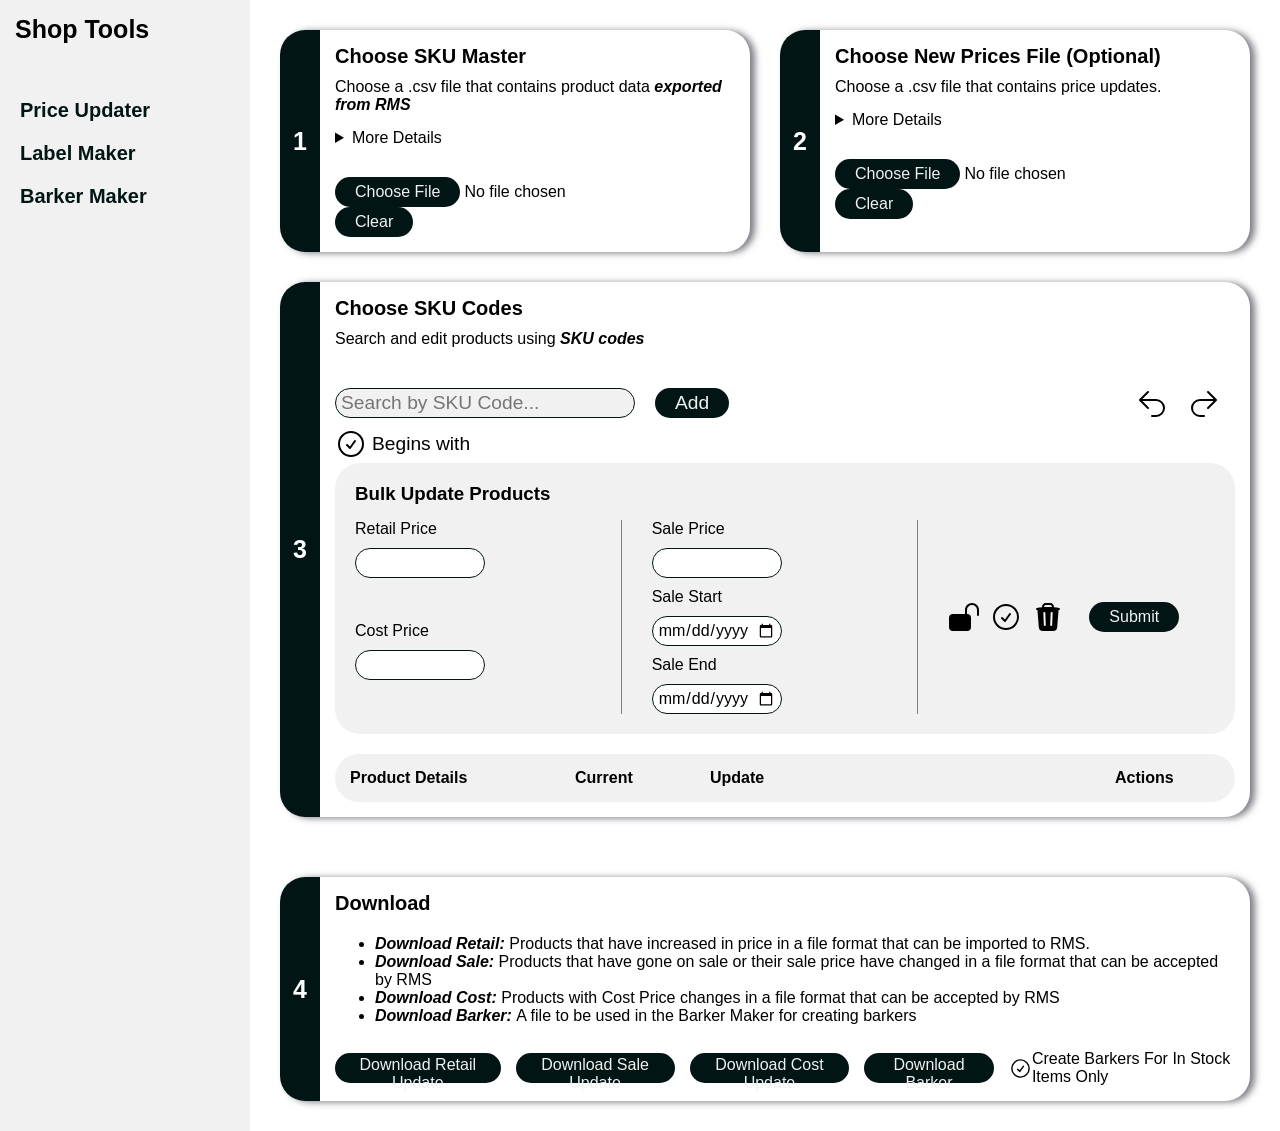
==== index.html @ 14d41815 "restructured directories" ====
<!DOCTYPE html>
<html lang="en">
<head>
    <meta charset="UTF-8">
    <meta name="viewport" content="width=device-width, initial-scale=1.0">
    <title>Price Updater</title>
    <link rel="stylesheet" href="./price-updater/price-updater-styles.css">
    <script src="./price-updater/price-updater-script.js" defer></script>
</head>
<body>

    <div class="sidebar">
        <div class="nav">
            <h1>Shop Tools</h1>
            <ul>
                <li class="activeLink"><a href="#">Price Updater</a></li>
                <li><a>Label Maker</a></li>
                <li><a>Barker Maker</a></li>
            </ul>
        </div>
    </div>
    <div class="csvInputsContainer">
        <div class="modalBackdrop"></div>
        <div class="card rmsMasterCsv">
            <div class="step">1</div>
                <div class="inputContentContainer">
                <div class="textContainer">
                    <h4>Choose SKU Master</h4>
                    <p>Choose a .csv file that contains product data <em>exported from RMS</em></p>
                    <details>
                        <summary>More Details</summary>
                        <p>Demo .csv files can be found here *****LINK GOES HERE*******</p>
                        <p>Anonymised instructions on how to download .csv file:</p>
                        <ol>
                            <li>Navigate to <em>Reports</em></li>
                            <li>Select <em> Button</em></li>
                            <li>Select <em> Button</em></li>
                            <li>Click <em> Button</em></li>
                            <li>Click <em> All</em></li>
                            <li>Click <em> Okay</em></li>
                            <li>Click <em> Export</em></li>
                            <li>Select <em> File</em></li>

                        </ol>
                    </details>
                </div>
                <div class="buttons-container">
                    <input type="file" accept=".csv" class="rmsMasterCsvInput" required>
                    <button class="clearRmsMasterCsv">Clear</button>
                </div>
            </div>
        </div>
        <div class="card newPriceCsv">
            <div class="step">2</div>
            <div class="inputContentContainer">
                <div class="textContainer">
                    <h4>Choose New Prices File (Optional)</h4>
                    <p>Choose a .csv file that contains price updates.</p>
                    <details>
                        <summary>More Details</summary>
                        <p>The file should contain the following columns:</p>
                        <p><em>code, wasPrice, nowPrice, multiBuy</em></p>
                    </details>
                </div>
                <div class="buttons-container">
                    <input type="file" accept=".csv" class="newPriceCsvInput">
                    <button class="clearNewPriceInput">Clear</button>
                </div>
            </div>
        </div>
        <div class="card rmsCodeCsv">
            <div class="step">3</div>
            <div class="inputContentContainer">
                <div class="textContainer">
                    <h4>Choose SKU Codes</h4>
                    <p>Search and edit products using<em> SKU codes</em></p>
                </div>
                <div class="productInputsContainer">
                    <div class="productSearchContainer">
                        <div class="productDropdownContainer">
                            <input type="text" name="productInput" id="productInput" placeholder="Search by SKU Code...">
                            <ul id="productSuggestions"></ul>
                        </div>
                        <div class="beginsWithDiv">
                            <input type="checkbox" name="productPatternMatch" id="productPatternMatch" class="selectCheckBox">
                            <label for="productPatternMatch">Begins with</label>
                        </div>
                    </div>
                    <button id="productInputAddButton">Add</button>
                    <div class="undoRedoContainer">
                        <button id="undoButton" class="iconButton">
                            <img src="./images/undo.svg" alt="undo">
                        </button>
                        <button id="redoButton" class="iconButton">
                            <img src="./images/redo.svg" alt="redo">
                        </button>
                    </div>
                </div>                    
                <div class="productsContainer">
                    <form action="" method="" name="allProductsForm" id="allProductsForm">  
                        <h3>Bulk Update Products</h3>
                        <div class="bulkInputs">
                            <div class="retailCostContainer">
                                <div class="bulkRetailUpdate">
                                    <label for="allSelectedRetailPrice">Retail Price</label>
                                    <input type="text" name="allSelectedRetailPrice" id="allSelectedRetailPrice">
                                </div>
                                <div class="bulkCostUpdate">
                                    <label for="allSelectedCostPrice">Cost Price</label>
                                    <input type="text" name="allSelectedCostPrice" id="allSelectedCostPrice">
                                </div>
                            </div>
                            <div class="bulkSaleUpdate">
                                <div class="bulkSalePrice">
                                    <label for="allSelectedCostPrice">Sale Price</label>
                                    <input type="text" name="allSelectedSalePrice" id="allSelectedSalePrice">
                                </div>
                                <div class="bulkSaleDates">
                                    <div class="bulkSaleDate">
                                        <label for="allProductsSaleStartDateUpdate">Sale Start</label>
                                        <input type="date" name="allProductsSaleStartDateUpdate" id="allProductsSaleStartDateUpdate">
                                    </div>
                                    <div class="bulkSaleDate">
                                        <label for="allProductsSaleEndDateUpdate">Sale End</label>
                                        <input type="date" name="allProductsSaleEndDateUpdate" id="allProductsSaleEndDateUpdate">
                                    </div>
                                </div>
                            </div>
                            <div class="bulkActions">
                                <input type="checkbox" name="lockAllProducts" id="lockAllProducts" class="lockCheckBox">
                                <input type="checkbox" name="selectAllProducts" id="selectAllProducts" class="selectCheckBox">
                                <button id="clearSelected" class="iconButton">
                                    <img src="./images/delete.svg">
                                </button>
                                <input type="submit" name="allProductsSubmit" id="allProductsSubmit">
                            </div>
                        </div>
                    </form>    
                    <div class="productTableContainer">
                        <table id="productTable">
                            <tr>
                                <th>Product Details</th>
                                <th>Current</th>
                                <th>Update</th>
                                <th>Actions</th>
                            </tr>
                            <tbody id="productTableBody"></tbody>
                        </table>
                    </div>
                </div>
            </div>
        </div>
        <div class="card outputButtons">
            <div class="step">4</div>
            <div class="inputContentContainer">
                <div class="textContainer">
                    <h4>Download</h4>
                    <ul>
                        <li><em>Download Retail: </em>Products that have increased in price in a file format that can be imported to RMS.</li>
                        <li><em>Download Sale: </em>Products that have gone on sale or their sale price have changed in a file format that can be accepted by RMS</li>
                        <li><em>Download Cost: </em>Products with Cost Price changes in a file format that can be accepted by RMS</li>
                        <li><em>Download Barker: </em>A file to be used in the Barker Maker for creating barkers</li>
                    </ul>
                </div>
                <div class="downloadButtonsContainer">
                    <button class="downloadRetail">Download Retail Update</button>
                    <button class="downloadSale">Download Sale Update</button>
                    <button class="downloadCost">Download Cost Update</button>
                    <button class="downloadBarker">Download Barker</button>
                    <input type="checkbox" name="inStockOnly" id="inStockOnly" class="selectCheckBox">
                    <label for="inStockOnly">Create Barkers For In Stock Items Only</label>
                </div>
            </div>
        </div>
    </div>
</body>
</html>
---- price-updater/price-updater-styles.css ----
/* BEGIN CSS RESET */
/* 1. Use a more-intuitive box-sizing model */
*, *::before, *::after {
  box-sizing: border-box;
}

/* 2. Remove default margin */
*:not(dialog) {
  margin: 0;
}

/* 3. Enable keyword animations */
@media (prefers-reduced-motion: no-preference) {
  html {
    interpolate-size: allow-keywords;
  }
}

body {
  /* 5. Improve text rendering */
  -webkit-font-smoothing: antialiased;
}

/* 6. Improve media defaults */
img, picture, video, canvas, svg {
  display: block;
  max-width: 100%;
}

/* 7. Inherit fonts for form controls */
input, button, textarea, select {
  font: inherit;
}

/* 8. Avoid text overflows */
p, h1, h2, h3, h4, h5, h6 {
  overflow-wrap: break-word;
}

/* 9. Improve line wrapping */
p {
  text-wrap: pretty;
}
h1, h2, h3, h4, h5, h6 {
  text-wrap: balance;
}

/*
  10. Create a root stacking context
*/
#root, #__next {
  isolation: isolate;
}

/* END CSS RESET */

:root {
    --ink-black: #001514;
    --ink-black-hover: #474747;
    --platinum: #f1f1f1;
    --platinum-hover: #dfdfdf;
    --silver: #ffffff;
    --pale-slate: #7D7C84;
}

body {
    margin: 0;
    padding: 0;
    display: grid;
    display: grid;
    grid-template-columns: 250px minmax(0, 1fr);
    font-family: Helvetica, sans-serif;
}

.iconButton {
    background: none;
    border: none;
    padding: 0;
    width: 32px;
    height: 32px;
}

.iconButton:hover {
    background: none;
    border: none;
    padding: 0;
    width: 32px;
    height: 32px;
}

.lockCheckBox, .selectCheckBox {
    appearance: none;
    width: 32px;
    height: 32px;
    background-size: contain;
    background-repeat: no-repeat;
    background-position: center;
    border: none;
}

.lockCheckBox:hover, .selectCheckBox:hover, .iconButton:hover {
    opacity: 0.6;
    cursor: pointer;
}

.selectCheckBox {
    background-image: url("./../images/check-unchecked.svg");
}

.selectCheckBox:checked {
    background-image: url("./../images/check-checked.svg");
}

.lockCheckBox {
    background-image: url("./../images/lock-unlocked.svg");
}

.lockCheckBox:checked {
    background-image: url("./../images/lock-locked.svg");
}

button, input[type="submit"] {
    padding: 3px 20px 3px 20px;
    color: var(--platinum);
    background: var(--ink-black);
    border-radius: 25px;
    border: none;
    height: 30px;
    margin-right: 15px;
}

button:hover, input[type="submit"]:hover {
    cursor: pointer;
    background: var(--ink-black-hover);
}

input::file-selector-button{
    padding: 3px 20px 3px 20px;
    background: var(--ink-black);
    color: var(--platinum);
    border-radius: 20px;
    border: none;
    height: 30px
}

input::file-selector-button:hover{
    cursor: pointer;
    background: var(--ink-black-hover);

}

.csvInputsContainer {
    grid-column: 2/3;
    display: grid;
    grid-template-columns: repeat(2, minmax(0, 1fr));
    background-color: var(--silver);
    gap: 30px;
    padding: 30px;
}

.card {
    background-color: white;
    border-radius: 25px;
    box-shadow: 5px 1px 7px var(--pale-slate);
    display: flex;
}

.rmsMasterCsv {
    grid-row: 1;
    grid-column: 1/2;
}

.newPriceCsv {
    grid-row: 1;
    grid-column: 2/3;
}

.rmsCodeCsv {
    grid-row: 2;
    grid-column: 1/3;
}

.outputButtons {
    grid-column: 1/3;
}

.step {
    background-color: var(--ink-black);
    color: var(--silver);
    border-top-left-radius: 25px;
    border-bottom-left-radius: 25px;
    min-width: 40px;
    max-width: 40px;
    display: flex;
    align-items: center;
    justify-content: center;
    font-weight: bold;
    font-size: 25px;
}

#allProductsForm {
    background-color: var(--platinum);
    border-radius: 25px;
    padding: 20px;
}

.bulkInputs {
    display: grid;
    grid-template-columns: 1fr 1fr 1fr;
    margin-top: 15px;
    gap: 30px;
}

.bulkInputs > div:not(:last-child) {
    border-right: 1px solid var(--pale-slate);
}

input[type="text"], input[type="date"] {
    border: 1px solid var(--ink-black) ;
    width: 130px;
    height: 30px;
    border-radius: 25px;
    background-color: white;
    padding: 0 5px 0 5px;
}


.bulkInputs div {
    display: flex;
    justify-content: start;
    flex-wrap: wrap;
    gap: 10px;
}

.bulkSalePrice, .bulkCostUpdate, .bulkRetailUpdate, .bulkSaleDate {
    flex-direction: column;
}

.bulkActions {
    align-items: center;
}


.inputContentContainer {
    display: flex;
    flex-direction: column;
    padding: 15px;
}

.textContainer {
  display: flex;
  flex-direction: column;
  justify-content: center;
  align-items: start;
  margin-bottom: 15px;
}

.textContainer h4 {
    margin: 0 0 10px 0;
    font-size: 20px;
}

.textContainer em {
    font-weight: 600;
}

.textContainer ul, .textContainer ol {
    margin: 10px 0 10px 0;
}

.textContainer summary {
    margin: 15px 0 15px;
}

.productInputsContainer {
    position: sticky;
    top: 0;
    background-color: white;
    height: 100px;
    display: flex;
    padding: 25px 0 25px 0;
    font-size: 1.2em;
    gap: 20px;
}

.beginsWithDiv {
    display: flex;
    align-items: center;
    gap:5px
}

.undoRedoContainer {
    margin-left: auto;
    gap: 20px
}

#productInput {
    width: 300px;
    background-color: var(--platinum);
    margin: 0 0 10px 0;
}

#productSuggestions {
    width: 300px;
    max-height: 150px;
    overflow-y: auto;
    padding: 0;
    list-style: none;
    background: white;
}

#productSuggestions li {
    padding: 8px;
    cursor: pointer;
}

#productSuggestions li:hover {
    background-color: var(--platinum);
}
 
.productsContainer {
    display: flex;
    flex-direction: column;
    gap: 20px;
}

table {
    border-collapse: collapse;
    border-radius: 25px;
    background-color: var(--platinum);
    width: 100%;
    table-layout: fixed;
}

table, th, td {
    padding: 5px;
}

tr {
    border-radius: 25px;
}


td>div {
    display: flex;
    flex-wrap: wrap;
    justify-content: start;
    flex-direction: column;
    gap: 15px;
}

#productTable {
    padding: 0;
}

#productTable th {
    text-align: start;
    padding: 15px
}

#productTable td>div {
    padding: 15px 0 15px 0;
}

tbody tr:nth-child(even) {
  background-color: var(--silver);
}

td .update, td .actions {
    flex-direction: row;
} 

td .update div{
    display: flex;
    flex-direction: row;
    gap: 20px;
    flex-wrap: wrap;
    align-items: center;
}

td .update div div{
    display: flex;
    flex-direction: row;
    /* background-color: red; */
    gap: 10px;
    flex-wrap: wrap;
}


th:first-of-type {
    border-top-left-radius: 25px;
}
th:last-of-type {
    border-top-right-radius: 25px;
}
tr:last-of-type td:first-of-type {
    border-bottom-left-radius: 25px;
}
tr:last-of-type td:last-of-type {
    border-bottom-right-radius: 25px;
}


#productTable th:nth-child(1) {
    width: 25%;
}

#productTable th:nth-child(2) {
    width: 15%;
}

#productTable th:nth-child(3) {
    width: 45%;
}

#productTable th:nth-child(4) {
    width: 15%;
}

.lockedRow input:not(.lockCheckBox) {
    cursor: not-allowed;
}

.lockedRow {
    opacity: 0.4;
    background-color: var(--silver);
}

#productTable tr:hover {
    background-color: var(--platinum-hover);
}

.downloadButtonsContainer {
    display: flex;
    align-items: center;
}

.sidebar {
    height: 100%;
    grid-column: 1/2;
    grid-row: 1/3;
    background-color: var(--platinum);
}

.nav {
    grid-column: 2/3;
    display: flex;
    flex-direction: column;
    justify-content: center;
}

.nav ul {
    display: flex;
    flex-direction: column;
    justify-content: start;
    margin: 0;
    padding: 20px
}

.nav li {
    list-style: none;
    margin: 0;
    margin-top: 20px;
    width: 100%;
}

.nav h1 {
    font-weight: 600;
    font-size: 25px;
    margin: 15px
}

.nav a {
    color: var(--ink-black);
    font-size: 20px;
    font-weight: 600;
    text-decoration: none;
}

.nav a:hover {
    color: var(--ink-black-hover);
}


.header {
    grid-column: 2/3;
    margin: 15px;
}

.header h2 {
    margin-bottom: 15px;
}

.comparison-status {
    margin-top: 15px;
}

.failed {
    color: red;
}

.success {
    color: green;
}
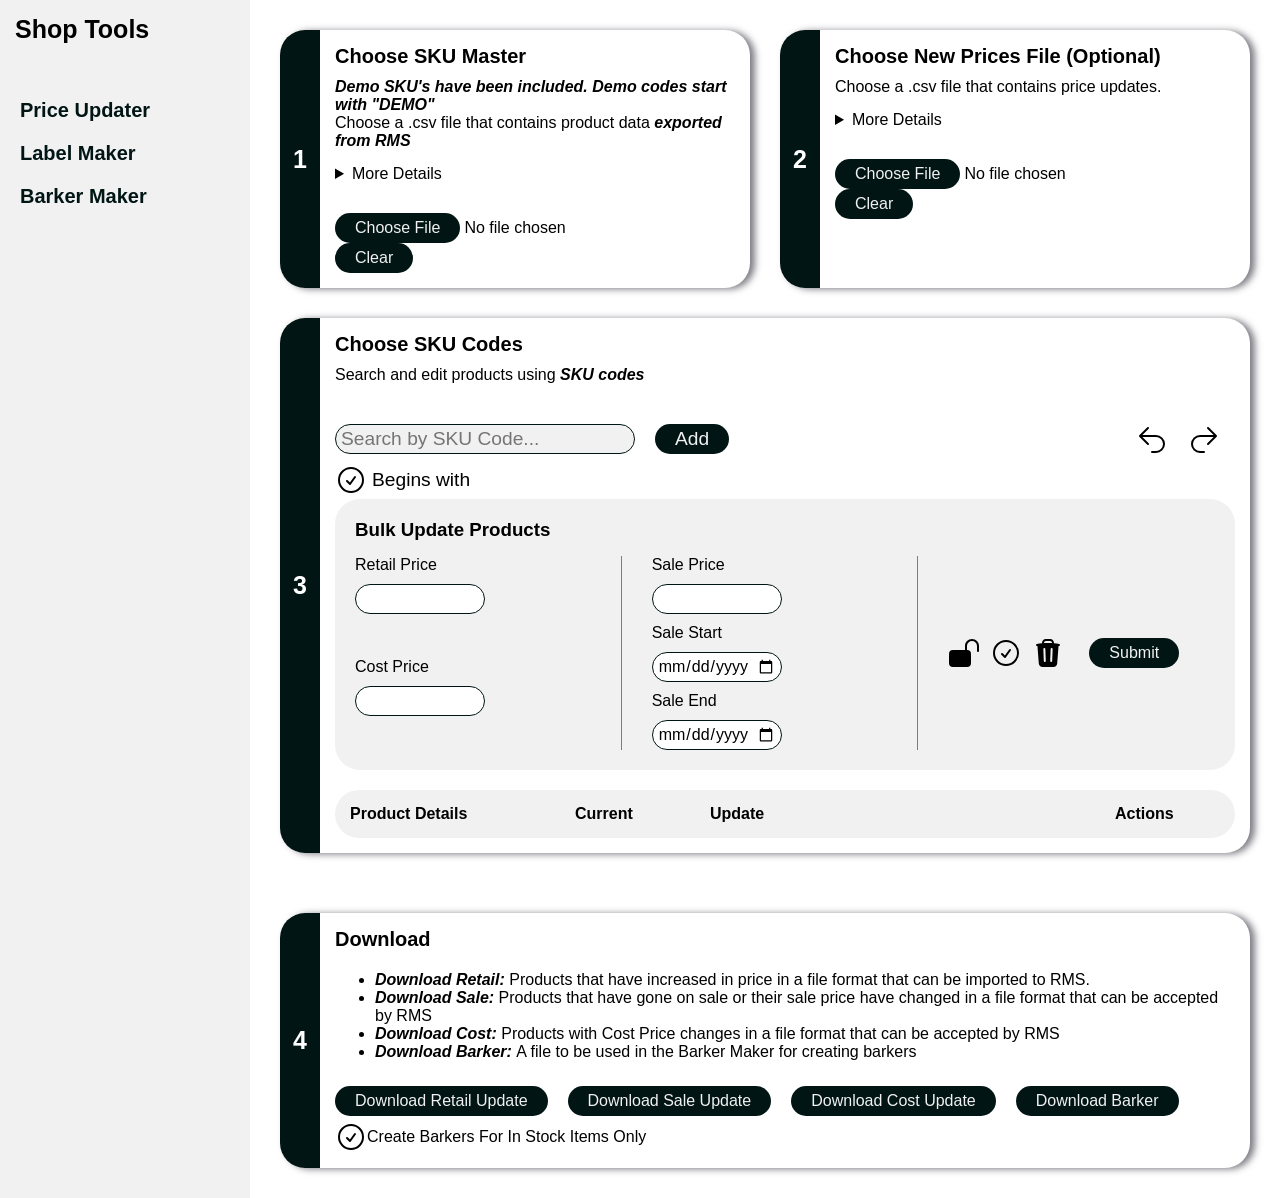
==== commit 3b495490: "download buttons wrap fix" ====
--- a/index.html
+++ b/index.html
@@ -5,7 +5,7 @@
     <meta name="viewport" content="width=device-width, initial-scale=1.0">
     <title>Price Updater</title>
     <link rel="stylesheet" href="./price-updater/price-updater-styles.css">
-    <script src="./price-updater/price-updater-script.js" defer></script>
+    <script src="./price-updater/price-updater-script.js" type="module" defer></script>
 </head>
 <body>
 
@@ -26,10 +26,11 @@
                 <div class="inputContentContainer">
                 <div class="textContainer">
                     <h4>Choose SKU Master</h4>
+                    <p><em>Demo SKU's have been included. Demo codes start with "DEMO"</em></p>
                     <p>Choose a .csv file that contains product data <em>exported from RMS</em></p>
                     <details>
                         <summary>More Details</summary>
-                        <p>Demo .csv files can be found here *****LINK GOES HERE*******</p>
+                        <p><a href="https://github.com/Jonathan-Winter-Dev/Retail-Operations-Suite/blob/main/demo-data/sku-master.csv">Demo SKU Master file can be found here.</a></p>
                         <p>Anonymised instructions on how to download .csv file:</p>
                         <ol>
                             <li>Navigate to <em>Reports</em></li>
@@ -58,6 +59,7 @@
                     <p>Choose a .csv file that contains price updates.</p>
                     <details>
                         <summary>More Details</summary>
+                        <p><a href="https://github.com/Jonathan-Winter-Dev/Retail-Operations-Suite/blob/main/demo-data/price-update.csv">Demo Price Update file can be found here.</a></p>
                         <p>The file should contain the following columns:</p>
                         <p><em>code, wasPrice, nowPrice, multiBuy</em></p>
                     </details>
@@ -167,8 +169,10 @@
                     <button class="downloadSale">Download Sale Update</button>
                     <button class="downloadCost">Download Cost Update</button>
                     <button class="downloadBarker">Download Barker</button>
-                    <input type="checkbox" name="inStockOnly" id="inStockOnly" class="selectCheckBox">
-                    <label for="inStockOnly">Create Barkers For In Stock Items Only</label>
+                    <div class="downloadBarkersCheckbox">
+                        <input type="checkbox" name="inStockOnly" id="inStockOnly" class="selectCheckBox">
+                        <label for="inStockOnly">Create Barkers For In Stock Items Only</label>
+                    </div>
                 </div>
             </div>
         </div>
--- a/price-updater/price-updater-styles.css
+++ b/price-updater/price-updater-styles.css
@@ -432,6 +432,13 @@
 
 .downloadButtonsContainer {
     display: flex;
+    flex-wrap: wrap;
+    align-items: center;
+    gap: 5px;
+}
+
+.downloadBarkersCheckbox {
+    display: flex;
     align-items: center;
 }
 
